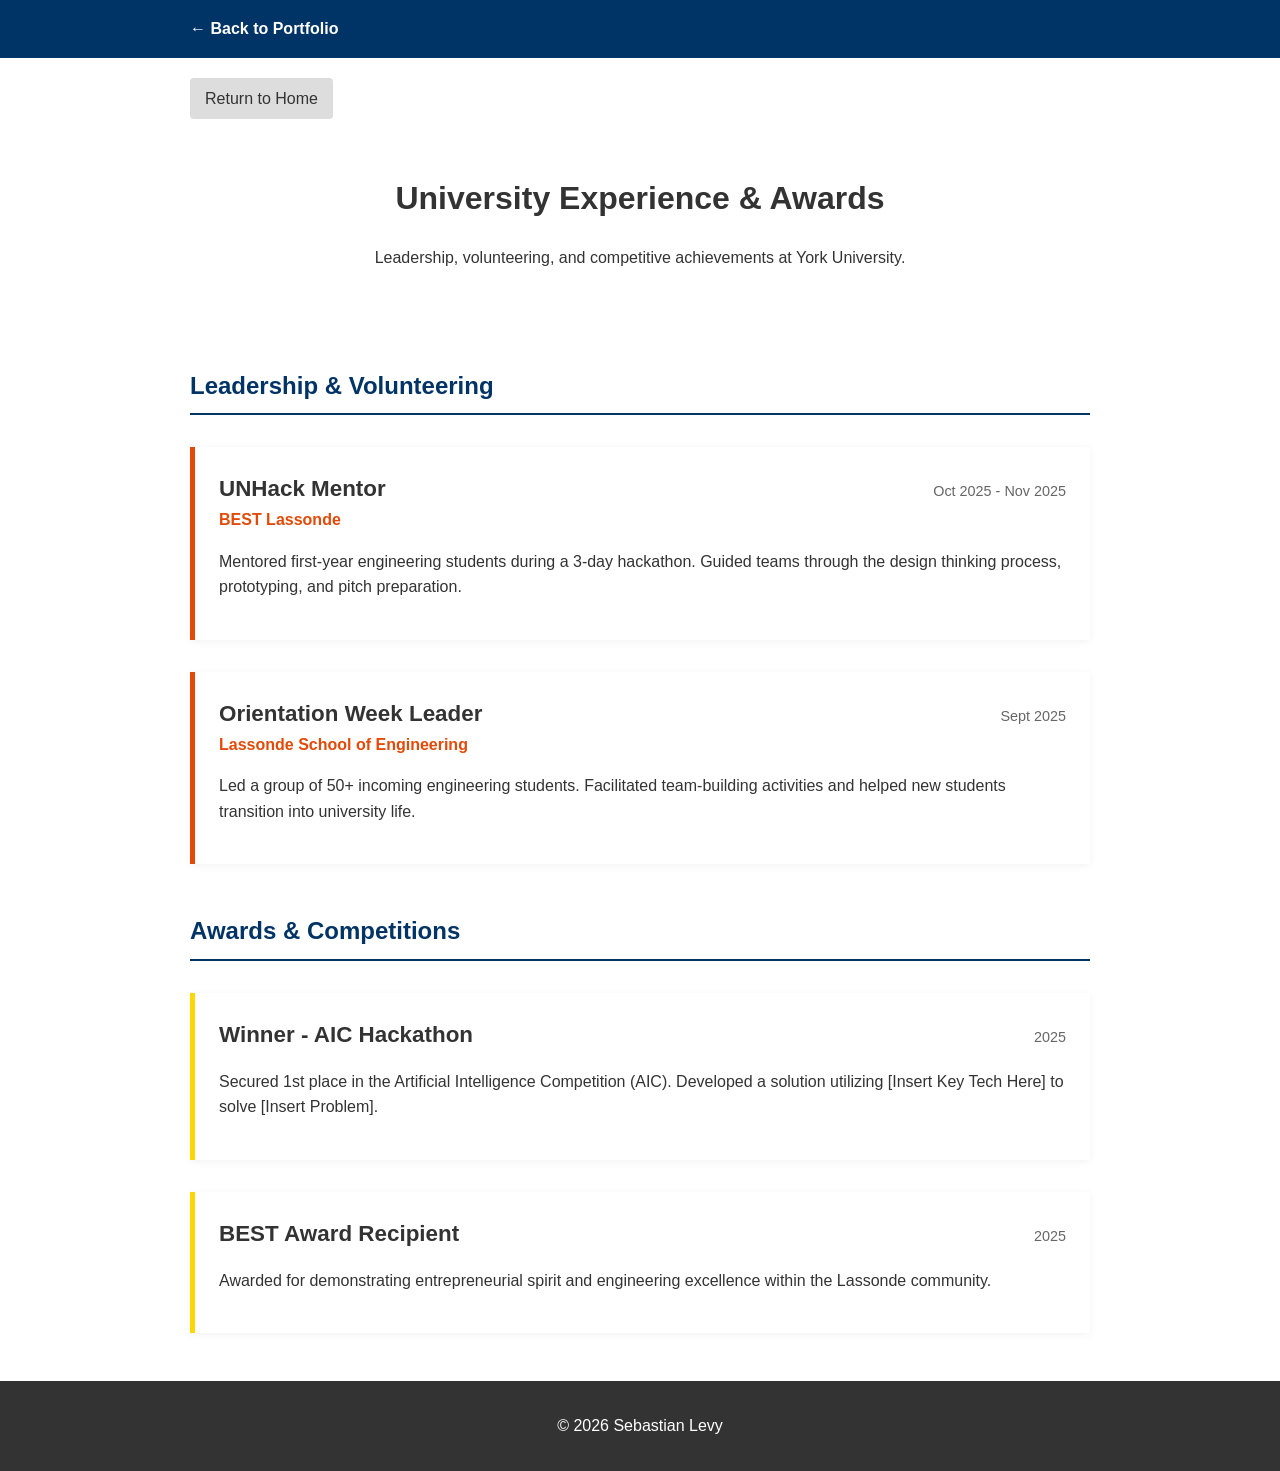
==== experience.html @ e14eddc2 "Add experience.html for university experience overview" ====
<!DOCTYPE html>
<html lang="en">
<head>
    <meta charset="UTF-8">
    <meta name="viewport" content="width=device-width, initial-scale=1.0">
    <title>University Experience & Leadership</title>
    <style>
        /* REUSING MAIN STYLES */
        :root { --primary: #003366; --accent: #E34A08; --light: #f4f4f4; --dark: #333; }
        body { font-family: 'Segoe UI', sans-serif; line-height: 1.6; margin: 0; color: var(--dark); }
        .container { max-width: 900px; margin: auto; padding: 0 2rem; }
        nav { background: var(--primary); color: white; padding: 1rem; }
        nav a { color: white; text-decoration: none; font-weight: bold; }
        .back-btn { display: inline-block; background: #ddd; color: #333; padding: 8px 15px; text-decoration: none; border-radius: 4px; margin-top: 20px; }

        /* EXPERIENCE CARD STYLES */
        .exp-section { margin-top: 3rem; }
        .exp-category { border-bottom: 2px solid var(--primary); margin-bottom: 2rem; padding-bottom: 0.5rem; color: var(--primary); }
        
        .exp-card {
            background: white;
            border-left: 5px solid var(--accent);
            padding: 1.5rem;
            margin-bottom: 2rem;
            box-shadow: 0 2px 8px rgba(0,0,0,0.05);
        }
        .exp-header { display: flex; justify-content: space-between; align-items: baseline; flex-wrap: wrap; }
        .exp-title { font-size: 1.4rem; font-weight: bold; margin: 0; }
        .exp-date { color: #666; font-size: 0.9rem; }
        .exp-role { color: var(--accent); font-weight: bold; margin-bottom: 1rem; display: block; }
    </style>
</head>
<body>

    <nav><div class="container"><a href="index.html">← Back to Portfolio</a></div></nav>

    <div class="container">
        <a href="index.html" class="back-btn">Return to Home</a>
        
        <div style="text-align:center; padding: 2rem 0;">
            <h1>University Experience & Awards</h1>
            <p>Leadership, volunteering, and competitive achievements at York University.</p>
        </div>

        <section class="exp-section">
            <h2 class="exp-category">Leadership & Volunteering</h2>

            <div class="exp-card">
                <div class="exp-header">
                    <h3 class="exp-title">UNHack Mentor</h3>
                    <span class="exp-date">Oct 2025 - Nov 2025</span>
                </div>
                <span class="exp-role">BEST Lassonde</span>
                <p>Mentored first-year engineering students during a 3-day hackathon. Guided teams through the design thinking process, prototyping, and pitch preparation.</p>
            </div>

            <div class="exp-card">
                <div class="exp-header">
                    <h3 class="exp-title">Orientation Week Leader</h3>
                    <span class="exp-date">Sept 2025</span>
                </div>
                <span class="exp-role">Lassonde School of Engineering</span>
                <p>Led a group of 50+ incoming engineering students. Facilitated team-building activities and helped new students transition into university life.</p>
            </div>
        </section>

        <section class="exp-section">
            <h2 class="exp-category">Awards & Competitions</h2>

            <div class="exp-card" style="border-left-color: #FFD700;"> <div class="exp-header">
                    <h3 class="exp-title">Winner - AIC Hackathon</h3>
                    <span class="exp-date">2025</span>
                </div>
                <p>Secured 1st place in the Artificial Intelligence Competition (AIC). Developed a solution utilizing [Insert Key Tech Here] to solve [Insert Problem].</p>
            </div>

            <div class="exp-card" style="border-left-color: #FFD700;">
                <div class="exp-header">
                    <h3 class="exp-title">BEST Award Recipient</h3>
                    <span class="exp-date">2025</span>
                </div>
                <p>Awarded for demonstrating entrepreneurial spirit and engineering excellence within the Lassonde community.</p>
            </div>
        </section>

    </div>
    
    <footer style="text-align:center; padding: 2rem; margin-top:3rem; background: var(--dark); color: white;">
        &copy; 2026 Sebastian Levy
    </footer>

</body>
</html>
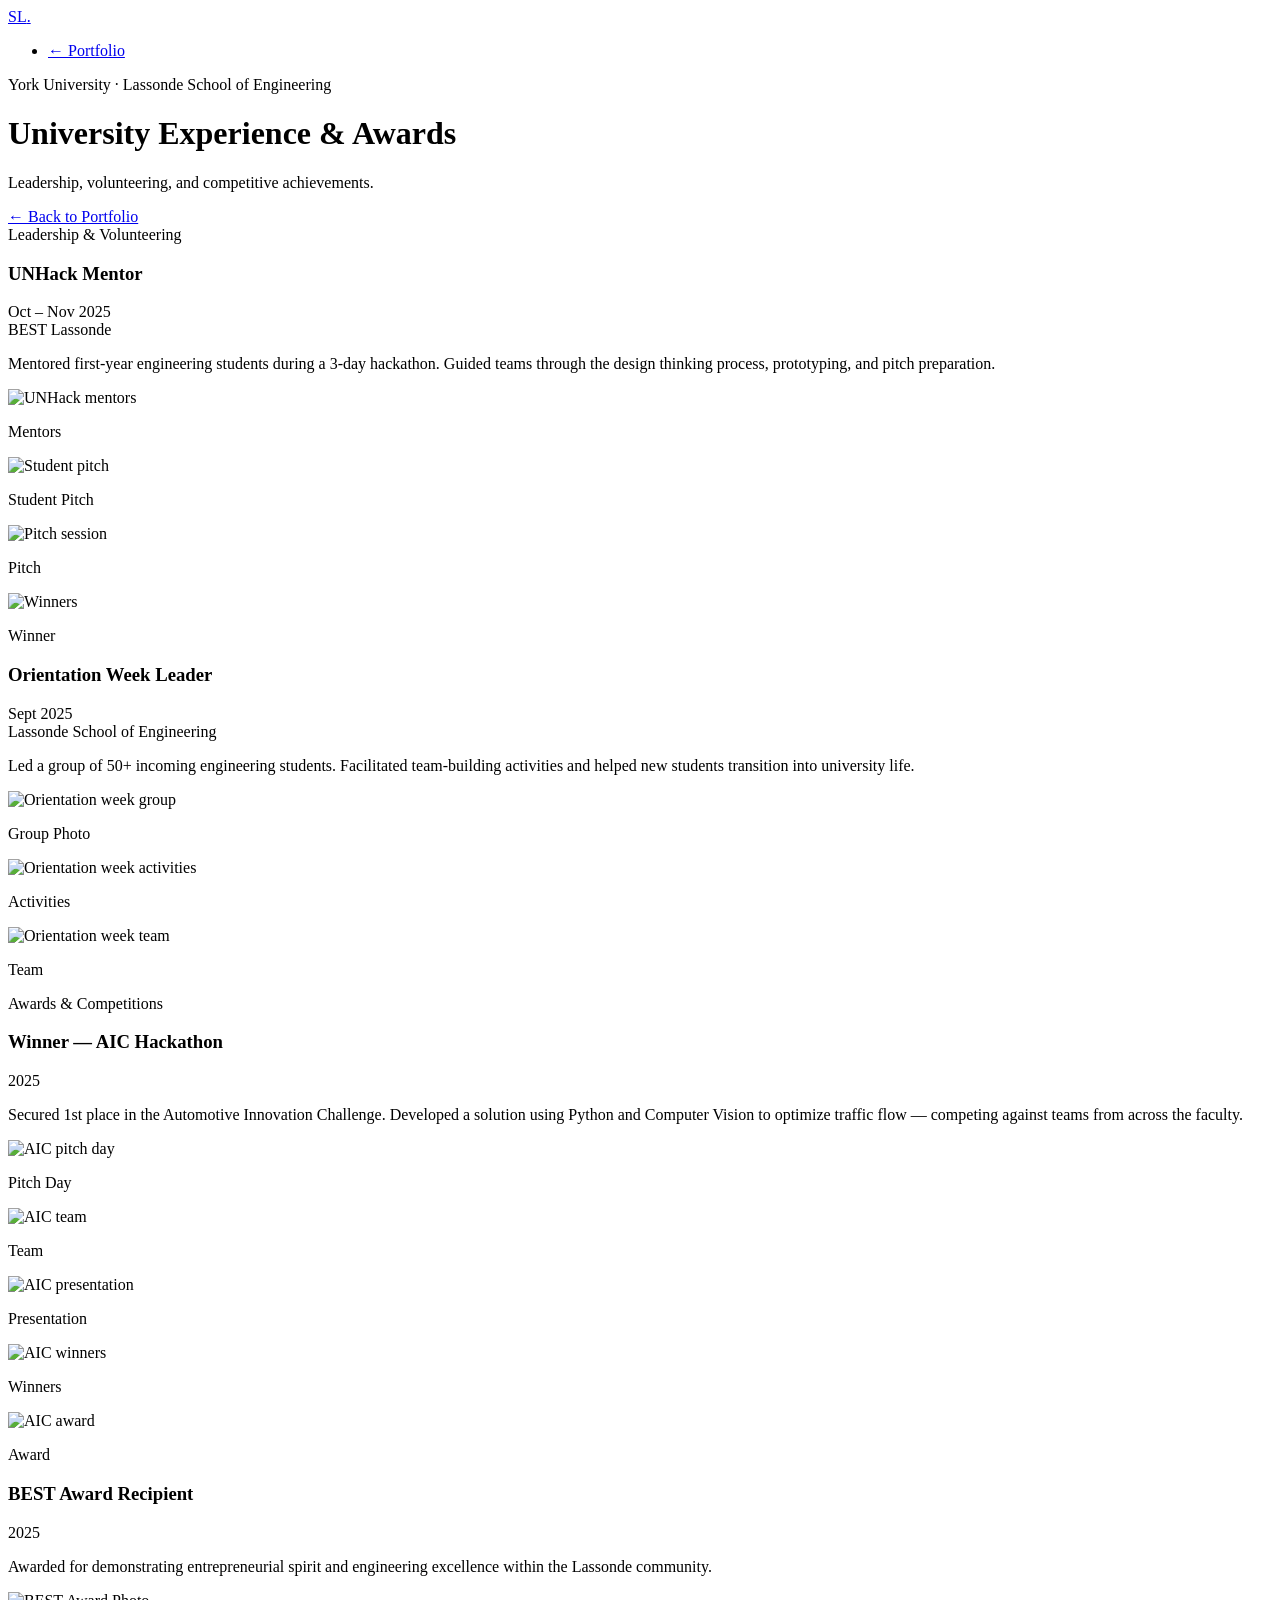
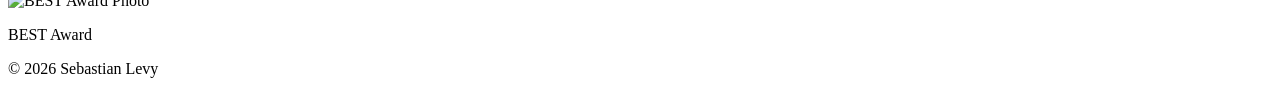
==== commit ef750adf: "Update experience.html" ====
--- a/experience.html
+++ b/experience.html
@@ -3,55 +3,60 @@
 <head>
     <meta charset="UTF-8">
     <meta name="viewport" content="width=device-width, initial-scale=1.0">
-    <title>University Experience & Leadership</title>
-    <style>
-        /* REUSING MAIN STYLES */
-        :root { --primary: #003366; --accent: #E34A08; --light: #f4f4f4; --dark: #333; }
-        body { font-family: 'Segoe UI', sans-serif; line-height: 1.6; margin: 0; color: var(--dark); }
-        .container { max-width: 900px; margin: auto; padding: 0 2rem; }
-        nav { background: var(--primary); color: white; padding: 1rem; }
-        nav a { color: white; text-decoration: none; font-weight: bold; }
-        .back-btn { display: inline-block; background: #ddd; color: #333; padding: 8px 15px; text-decoration: none; border-radius: 4px; margin-top: 20px; }
-
-        /* EXPERIENCE CARD STYLES */
-        .exp-section { margin-top: 3rem; }
-        .exp-category { border-bottom: 2px solid var(--primary); margin-bottom: 2rem; padding-bottom: 0.5rem; color: var(--primary); }
-        
-        .exp-card {
-            background: white;
-            border-left: 5px solid var(--accent);
-            padding: 1.5rem;
-            margin-bottom: 2rem;
-            box-shadow: 0 2px 8px rgba(0,0,0,0.05);
-        }
-        .exp-header { display: flex; justify-content: space-between; align-items: baseline; flex-wrap: wrap; }
-        .exp-title { font-size: 1.4rem; font-weight: bold; margin: 0; }
-        .exp-date { color: #666; font-size: 0.9rem; }
-        .exp-role { color: var(--accent); font-weight: bold; margin-bottom: 1rem; display: block; }
-    </style>
+    <title>University Experience — Sebastian Levy</title>
+    <link rel="stylesheet" href="style.css">
 </head>
 <body>
 
-    <nav><div class="container"><a href="index.html">← Back to Portfolio</a></div></nav>
+    <nav>
+        <div class="nav-inner">
+            <a href="index.html" class="nav-logo">SL<span>.</span></a>
+            <ul>
+                <li><a href="index.html">← Portfolio</a></li>
+            </ul>
+        </div>
+    </nav>
+
+    <header id="exp-header">
+        <div class="hero-eyebrow">York University · Lassonde School of Engineering</div>
+        <h1>University Experience &amp; Awards</h1>
+        <p>Leadership, volunteering, and competitive achievements.</p>
+    </header>
 
     <div class="container">
-        <a href="index.html" class="back-btn">Return to Home</a>
-        
-        <div style="text-align:center; padding: 2rem 0;">
-            <h1>University Experience & Awards</h1>
-            <p>Leadership, volunteering, and competitive achievements at York University.</p>
-        </div>
+        <a href="index.html" class="back-btn">← Back to Portfolio</a>
 
         <section class="exp-section">
-            <h2 class="exp-category">Leadership & Volunteering</h2>
+            <div class="exp-category">Leadership &amp; Volunteering</div>
 
             <div class="exp-card">
                 <div class="exp-header">
                     <h3 class="exp-title">UNHack Mentor</h3>
-                    <span class="exp-date">Oct 2025 - Nov 2025</span>
+                    <span class="exp-date">Oct – Nov 2025</span>
                 </div>
                 <span class="exp-role">BEST Lassonde</span>
                 <p>Mentored first-year engineering students during a 3-day hackathon. Guided teams through the design thinking process, prototyping, and pitch preparation.</p>
+            </div>
+
+            <div class="carousel-container">
+                <div class="carousel">
+                    <div class="carousel-item">
+                        <img src="images/unhack1.JPG" alt="UNHack mentors">
+                        <p class="caption">Mentors</p>
+                    </div>
+                    <div class="carousel-item">
+                        <img src="images/unhack2.JPG" alt="Student pitch">
+                        <p class="caption">Student Pitch</p>
+                    </div>
+                    <div class="carousel-item">
+                        <img src="images/unhack3.JPG" alt="Pitch session">
+                        <p class="caption">Pitch</p>
+                    </div>
+                    <div class="carousel-item">
+                        <img src="images/unhack4.JPG" alt="Winners">
+                        <p class="caption">Winner</p>
+                    </div>
+                </div>
             </div>
 
             <div class="exp-card">
@@ -62,31 +67,79 @@
                 <span class="exp-role">Lassonde School of Engineering</span>
                 <p>Led a group of 50+ incoming engineering students. Facilitated team-building activities and helped new students transition into university life.</p>
             </div>
+
+            <div class="carousel-container">
+                <div class="carousel">
+                    <div class="carousel-item">
+                        <img src="images/oweek1.JPEG" alt="Orientation week group">
+                        <p class="caption">Group Photo</p>
+                    </div>
+                    <div class="carousel-item">
+                        <img src="images/oweek2.JPEG" alt="Orientation week activities">
+                        <p class="caption">Activities</p>
+                    </div>
+                    <div class="carousel-item">
+                        <img src="images/oweek3.JPEG" alt="Orientation week team">
+                        <p class="caption">Team</p>
+                    </div>
+                </div>
+            </div>
         </section>
 
         <section class="exp-section">
-            <h2 class="exp-category">Awards & Competitions</h2>
+            <div class="exp-category">Awards &amp; Competitions</div>
 
-            <div class="exp-card" style="border-left-color: #FFD700;"> <div class="exp-header">
-                    <h3 class="exp-title">Winner - AIC Hackathon</h3>
+            <div class="exp-card award-card">
+                <div class="exp-header">
+                    <h3 class="exp-title">Winner — AIC Hackathon</h3>
                     <span class="exp-date">2025</span>
                 </div>
-                <p>Secured 1st place in the Artificial Intelligence Competition (AIC). Developed a solution utilizing [Insert Key Tech Here] to solve [Insert Problem].</p>
+                <p>Secured 1st place in the Automotive Innovation Challenge. Developed a solution using Python and Computer Vision to optimize traffic flow — competing against teams from across the faculty.</p>
             </div>
 
-            <div class="exp-card" style="border-left-color: #FFD700;">
+            <div class="carousel-container">
+                <div class="carousel">
+                    <div class="carousel-item">
+                        <img src="images/aic1.jpeg" alt="AIC pitch day">
+                        <p class="caption">Pitch Day</p>
+                    </div>
+                    <div class="carousel-item">
+                        <img src="images/aic2.jpg" alt="AIC team">
+                        <p class="caption">Team</p>
+                    </div>
+                    <div class="carousel-item">
+                        <img src="images/aic3.jpg" alt="AIC presentation">
+                        <p class="caption">Presentation</p>
+                    </div>
+                    <div class="carousel-item">
+                        <img src="images/aic4.jpg" alt="AIC winners">
+                        <p class="caption">Winners</p>
+                    </div>
+                    <div class="carousel-item">
+                        <img src="images/aic5.png" alt="AIC award">
+                        <p class="caption">Award</p>
+                    </div>
+                </div>
+            </div>
+
+            <div class="exp-card award-card">
                 <div class="exp-header">
                     <h3 class="exp-title">BEST Award Recipient</h3>
                     <span class="exp-date">2025</span>
                 </div>
                 <p>Awarded for demonstrating entrepreneurial spirit and engineering excellence within the Lassonde community.</p>
             </div>
+
+            <div class="image-gallery">
+                <img src="images/best.jpg" alt="BEST Award Photo">
+                <p class="caption">BEST Award</p>
+            </div>
+
         </section>
+    </div>
 
-    </div>
-    
-    <footer style="text-align:center; padding: 2rem; margin-top:3rem; background: var(--dark); color: white;">
-        &copy; 2026 Sebastian Levy
+    <footer>
+        <p>&copy; 2026 Sebastian Levy</p>
     </footer>
 
 </body>
